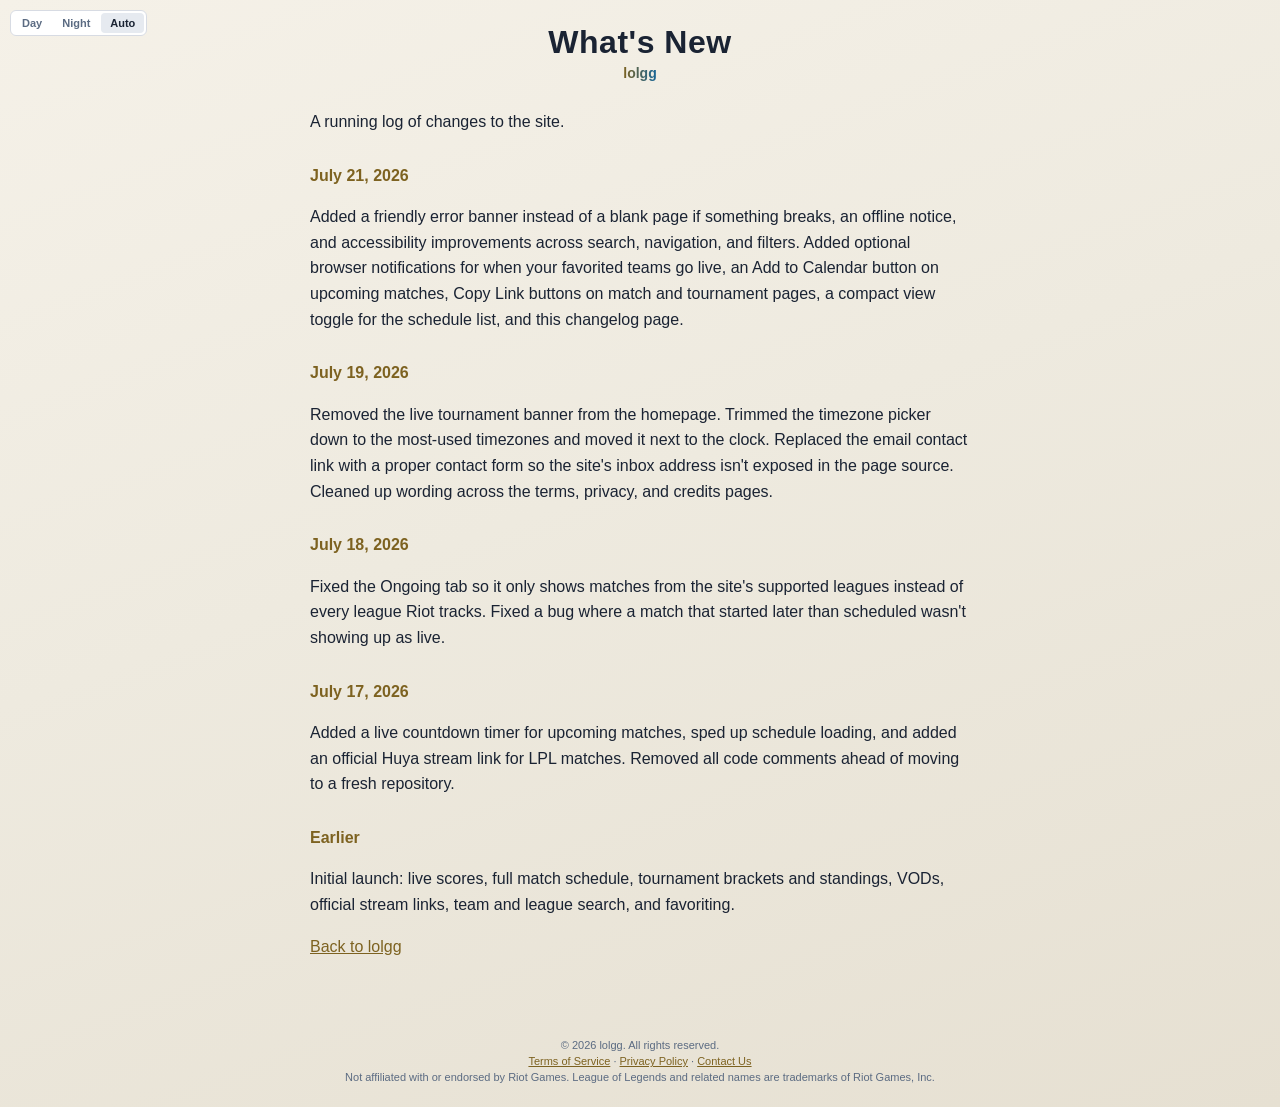
==== changelog.html @ ce8f0195 "Add files via upload" ====
<!DOCTYPE html>
<html lang="en">
<head>
<meta charset="UTF-8" />
<meta name="viewport" content="width=device-width, initial-scale=1.0" />
<title>What's New | lolgg</title>
<script>document.documentElement.setAttribute("data-theme", (function () { try { return localStorage.getItem("lolgg_theme") || "auto"; } catch (e) { return "auto"; } })());</script>
<link rel="stylesheet" href="style.css" />
</head>
<body>
  <div class="tz-picker">
    <div id="theme-toggle" class="theme-toggle" role="group" aria-label="Theme">
      <button type="button" class="theme-btn" data-theme-choice="light">Day</button>
      <button type="button" class="theme-btn" data-theme-choice="dark">Night</button>
      <button type="button" class="theme-btn" data-theme-choice="auto">Auto</button>
    </div>
  </div>
  <header>
    <h1>What's New</h1>
    <p><a href="index.html" class="brand-link">lolgg</a></p>
  </header>

  <main class="legal-page">
    <p>A running log of changes to the site.</p>

    <h2>July 21, 2026</h2>
    <p>Added a friendly error banner instead of a blank page if something breaks, an offline notice, and accessibility improvements across search, navigation, and filters. Added optional browser notifications for when your favorited teams go live, an Add to Calendar button on upcoming matches, Copy Link buttons on match and tournament pages, a compact view toggle for the schedule list, and this changelog page.</p>

    <h2>July 19, 2026</h2>
    <p>Removed the live tournament banner from the homepage. Trimmed the timezone picker down to the most-used timezones and moved it next to the clock. Replaced the email contact link with a proper contact form so the site's inbox address isn't exposed in the page source. Cleaned up wording across the terms, privacy, and credits pages.</p>

    <h2>July 18, 2026</h2>
    <p>Fixed the Ongoing tab so it only shows matches from the site's supported leagues instead of every league Riot tracks. Fixed a bug where a match that started later than scheduled wasn't showing up as live.</p>

    <h2>July 17, 2026</h2>
    <p>Added a live countdown timer for upcoming matches, sped up schedule loading, and added an official Huya stream link for LPL matches. Removed all code comments ahead of moving to a fresh repository.</p>

    <h2>Earlier</h2>
    <p>Initial launch: live scores, full match schedule, tournament brackets and standings, VODs, official stream links, team and league search, and favoriting.</p>

    <p><a href="index.html">Back to lolgg</a></p>
  </main>

  <footer>
    <p class="footer-copyright">&copy; 2026 lolgg. All rights reserved.</p>
    <p class="footer-links"><a href="terms.html">Terms of Service</a> &middot; <a href="privacy.html">Privacy Policy</a> &middot; <a href="contact.html">Contact Us</a></p>
    <p class="footer-disclaimer">Not affiliated with or endorsed by Riot Games. League of Legends and related names are trademarks of Riot Games, Inc.</p>
  </footer>
  <script>
  (function () {
    var KEY = "lolgg_theme";
    function getStored() { try { return localStorage.getItem(KEY) || "auto"; } catch (e) { return "auto"; } }
    function setStored(v) { try { localStorage.setItem(KEY, v); } catch (e) {} }
    var buttons = document.querySelectorAll(".theme-btn");
    function sync(theme) {
      buttons.forEach(function (b) { b.classList.toggle("active", b.getAttribute("data-theme-choice") === theme); });
    }
    sync(getStored());
    buttons.forEach(function (b) {
      b.addEventListener("click", function () {
        var theme = b.getAttribute("data-theme-choice");
        document.documentElement.setAttribute("data-theme", theme);
        setStored(theme);
        sync(theme);
      });
    });
  })();
  </script>
</body>
</html>
---- style.css ----
:root, html[data-theme="dark"] {
  --bg: #0a1428;
  --bg-grad-mid: #0d1f3d;
  --bg-grad-end: #060d1c;
  --panel: #0f2240;
  --panel-alt: #16294e;
  --panel-hover: #14294c;
  --border: #274063;
  --border-soft: #1c3252;
  --border-dashed: #3a4d6e;
  --border-card: #2c4568;
  --border-muted-strong: #4a5d7a;
  --nav-border: #1a2f52;
  --gold: #c8aa6e;
  --gold-alt: #e0b95e;
  --gold-contrast: #1a1408;
  --blue-team: #3fa7e0;
  --red-team: #e05656;
  --positive: #4fd19c;
  --text: #f0e6d2;
  --muted: #a3b0c2;
  --text-dim: rgba(255, 255, 255, 0.6);
  --tint-faint: rgba(255, 255, 255, 0.015);
  --tint-weak: rgba(255, 255, 255, 0.03);
  --tint-soft: rgba(255, 255, 255, 0.04);
  --tint-mild: rgba(255, 255, 255, 0.05);
  --tint-medium: rgba(255, 255, 255, 0.06);
  --tint-hover: rgba(255, 255, 255, 0.07);
  --tint-strong: rgba(255, 255, 255, 0.08);
  --shadow: rgba(0, 0, 0, 0.35);
  --poster-grad-a: #142544;
  --poster-grad-b: #090d17;
  --logo-chip-bg: transparent;
  --logo-ring: var(--border);
}

html[data-theme="light"] {
  --bg: #f5f1e8;
  --bg-grad-mid: #eeeadf;
  --bg-grad-end: #e6e0d2;
  --panel: #ffffff;
  --panel-alt: #eef1f6;
  --panel-hover: #e6eaf0;
  --border: #d7dbe3;
  --border-soft: #e6e9ee;
  --border-dashed: #c7cdd8;
  --border-card: #d2d7e0;
  --border-muted-strong: #9aa4b5;
  --nav-border: #e2e5ec;
  --gold: #7d6220;
  --gold-alt: #b8933a;
  --gold-contrast: #1a1408;
  --blue-team: #166699;
  --red-team: #c22f2f;
  --positive: #157a4e;
  --text: #1a2333;
  --muted: #5b6b82;
  --text-dim: rgba(0, 0, 0, 0.6);
  --tint-faint: rgba(10, 20, 35, 0.025);
  --tint-weak: rgba(10, 20, 35, 0.045);
  --tint-soft: rgba(10, 20, 35, 0.055);
  --tint-mild: rgba(10, 20, 35, 0.06);
  --tint-medium: rgba(10, 20, 35, 0.07);
  --tint-hover: rgba(10, 20, 35, 0.08);
  --tint-strong: rgba(10, 20, 35, 0.09);
  --shadow: rgba(20, 25, 35, 0.15);
  --poster-grad-a: #eef1f6;
  --poster-grad-b: #e2e6ee;

  --logo-chip-bg: #101d33;

  --logo-ring: #5b6b82;
}
@media (prefers-color-scheme: light) {

  html[data-theme="auto"] {
    --bg: #f5f1e8;
    --bg-grad-mid: #eeeadf;
    --bg-grad-end: #e6e0d2;
    --panel: #ffffff;
    --panel-alt: #eef1f6;
    --panel-hover: #e6eaf0;
    --border: #d7dbe3;
    --border-soft: #e6e9ee;
    --border-dashed: #c7cdd8;
    --border-card: #d2d7e0;
    --border-muted-strong: #9aa4b5;
    --nav-border: #e2e5ec;
    --gold: #7d6220;
    --gold-alt: #b8933a;
    --gold-contrast: #1a1408;
    --blue-team: #166699;
    --red-team: #c22f2f;
    --positive: #157a4e;
    --text: #1a2333;
    --muted: #5b6b82;
    --text-dim: rgba(0, 0, 0, 0.6);
    --tint-faint: rgba(10, 20, 35, 0.025);
    --tint-weak: rgba(10, 20, 35, 0.045);
    --tint-soft: rgba(10, 20, 35, 0.055);
    --tint-mild: rgba(10, 20, 35, 0.06);
    --tint-medium: rgba(10, 20, 35, 0.07);
    --tint-hover: rgba(10, 20, 35, 0.08);
    --tint-strong: rgba(10, 20, 35, 0.09);
    --shadow: rgba(20, 25, 35, 0.15);
    --poster-grad-a: #eef1f6;
    --poster-grad-b: #e2e6ee;
    --logo-chip-bg: #101d33;
    --logo-ring: #5b6b82;
  }
}
* { box-sizing: border-box; }
button, a {
  overflow: visible;
}
body {
  margin: 0;
  font-family: -apple-system, BlinkMacSystemFont, "Segoe UI", Roboto, sans-serif;
  background: linear-gradient(160deg, var(--bg) 0%, var(--bg-grad-mid) 45%, var(--bg-grad-end) 100%);
  color: var(--text);
  min-height: 100vh;
  transition: background 0.2s ease, color 0.2s ease;
}
.hidden { display: none !important; }
.tz-picker {
  position: fixed;
  top: 10px;
  left: 10px;
  z-index: 50;
  display: flex;
  align-items: center;
  gap: 8px;
  flex-wrap: wrap;
}
.tz-select {
  background: var(--panel);
  border: 1px solid var(--border);
  color: var(--text);
  border-radius: 6px;
  padding: 5px 8px;
  font-size: 11px;
  cursor: pointer;
}

.theme-toggle {
  display: inline-flex;
  align-items: center;
  gap: 2px;
  background: var(--panel);
  border: 1px solid var(--border);
  border-radius: 6px;
  padding: 2px;
}
.theme-btn {
  background: transparent;
  border: none;
  color: var(--muted);
  font-size: 11px;
  font-weight: 600;
  padding: 4px 9px;
  border-radius: 4px;
  cursor: pointer;
}
.theme-btn:hover {
  color: var(--text);
}
.theme-btn.active {
  background: var(--panel-hover);
  color: var(--text);
}
header {
  padding: 24px 20px 12px;
  text-align: center;
}
header h1 {
  margin: 0 0 4px;
  letter-spacing: 0.5px;
}
.brand-link {
  background: linear-gradient(90deg, var(--gold), var(--blue-team));
  -webkit-background-clip: text;
  background-clip: text;
  color: transparent;
  text-decoration: none;
  font-weight: 800;
}
header p {
  margin: 0;
  color: var(--muted);
  font-size: 14px;
}
#status {
  text-align: center;
  color: var(--muted);
  min-height: 20px;
  padding: 0 20px 8px;
}
#status.error { color: var(--red-team); }
footer {
  text-align: center;
  color: var(--muted);
  font-size: 11px;
  padding: 20px;
}
footer p {
  max-width: 700px;
  margin: 4px auto;
}
footer a {
  color: var(--gold);
}
.legal-page {
  max-width: 700px;
  margin: 0 auto;
  padding: 0 20px 40px;
  line-height: 1.6;
}
.legal-page h2 {
  color: var(--gold);
  font-size: 16px;
  margin-top: 28px;
}
.legal-page a {
  color: var(--gold);
}
.contact-form {
  display: flex;
  flex-direction: column;
  gap: 6px;
  margin: 20px 0;
}
.contact-label {
  font-size: 13px;
  color: var(--muted);
  margin-top: 10px;
}
.contact-input,
.contact-textarea {
  background: var(--panel);
  border: 1px solid var(--border);
  color: var(--text);
  border-radius: 6px;
  padding: 8px 10px;
  font-size: 14px;
  font-family: inherit;
}
.contact-textarea {
  resize: vertical;
}
.contact-submit {
  background: var(--gold);
  color: var(--gold-contrast);
  border: none;
  border-radius: 6px;
  padding: 10px 16px;
  font-weight: 700;
  font-size: 14px;
  cursor: pointer;
  margin-top: 10px;
  width: fit-content;
}
.contact-submit:hover {
  opacity: 0.9;
}
.contact-status {
  font-size: 13px;
  color: var(--muted);
  min-height: 18px;
}
.contact-status.success {
  color: var(--positive);
}
.contact-status.error {
  color: var(--red-team);
}
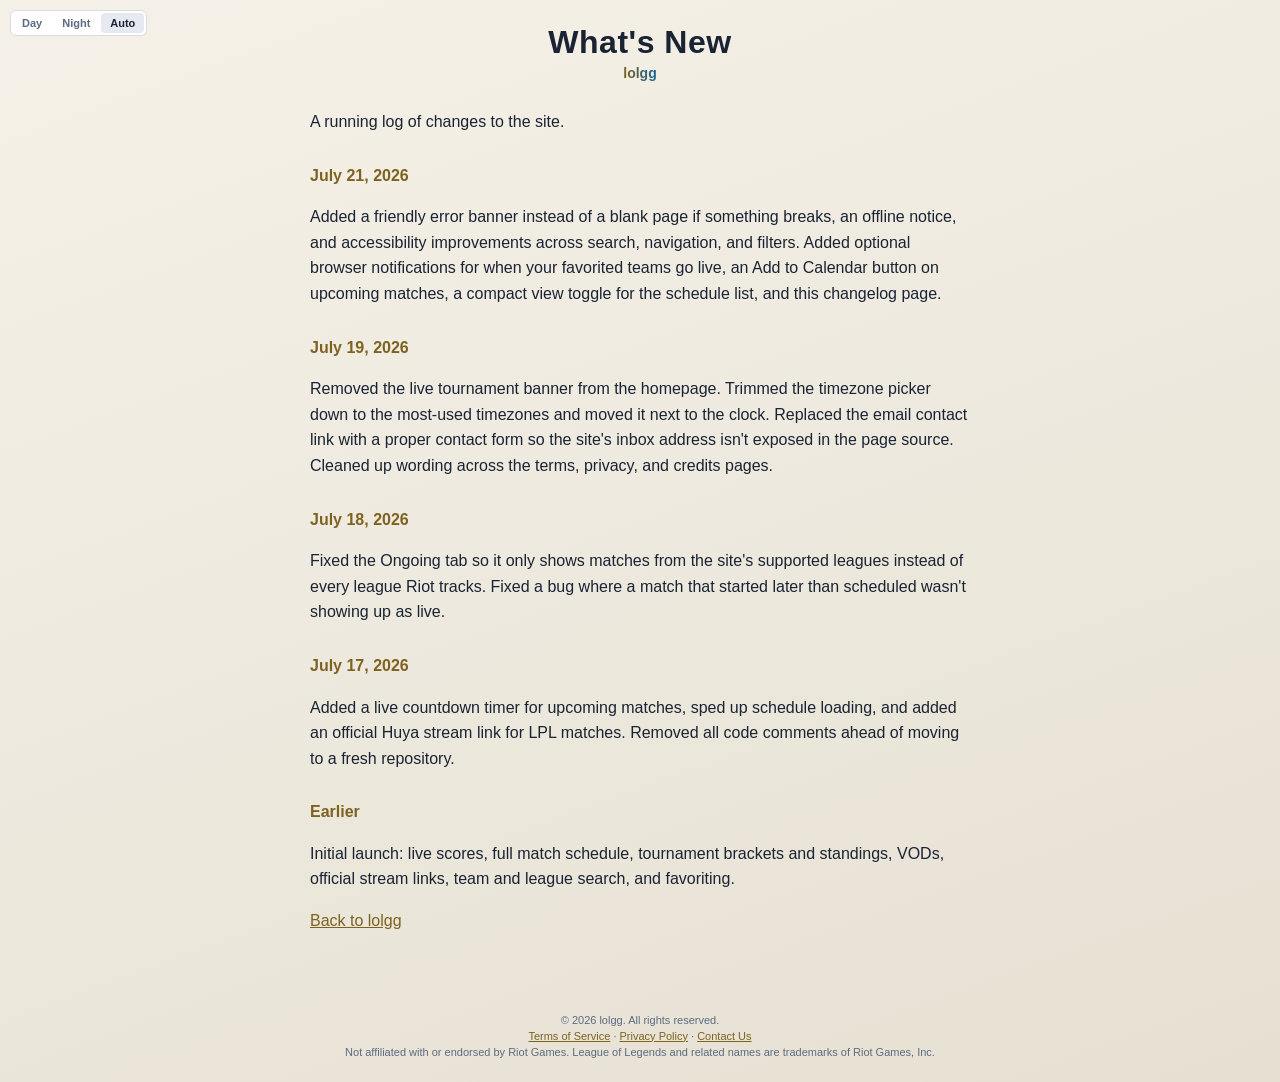
==== commit 4ff880ec: "Add files via upload" ====
--- a/changelog.html
+++ b/changelog.html
@@ -24,7 +24,7 @@
     <p>A running log of changes to the site.</p>
 
     <h2>July 21, 2026</h2>
-    <p>Added a friendly error banner instead of a blank page if something breaks, an offline notice, and accessibility improvements across search, navigation, and filters. Added optional browser notifications for when your favorited teams go live, an Add to Calendar button on upcoming matches, Copy Link buttons on match and tournament pages, a compact view toggle for the schedule list, and this changelog page.</p>
+    <p>Added a friendly error banner instead of a blank page if something breaks, an offline notice, and accessibility improvements across search, navigation, and filters. Added optional browser notifications for when your favorited teams go live, an Add to Calendar button on upcoming matches, a compact view toggle for the schedule list, and this changelog page.</p>
 
     <h2>July 19, 2026</h2>
     <p>Removed the live tournament banner from the homepage. Trimmed the timezone picker down to the most-used timezones and moved it next to the clock. Replaced the email contact link with a proper contact form so the site's inbox address isn't exposed in the page source. Cleaned up wording across the terms, privacy, and credits pages.</p>
